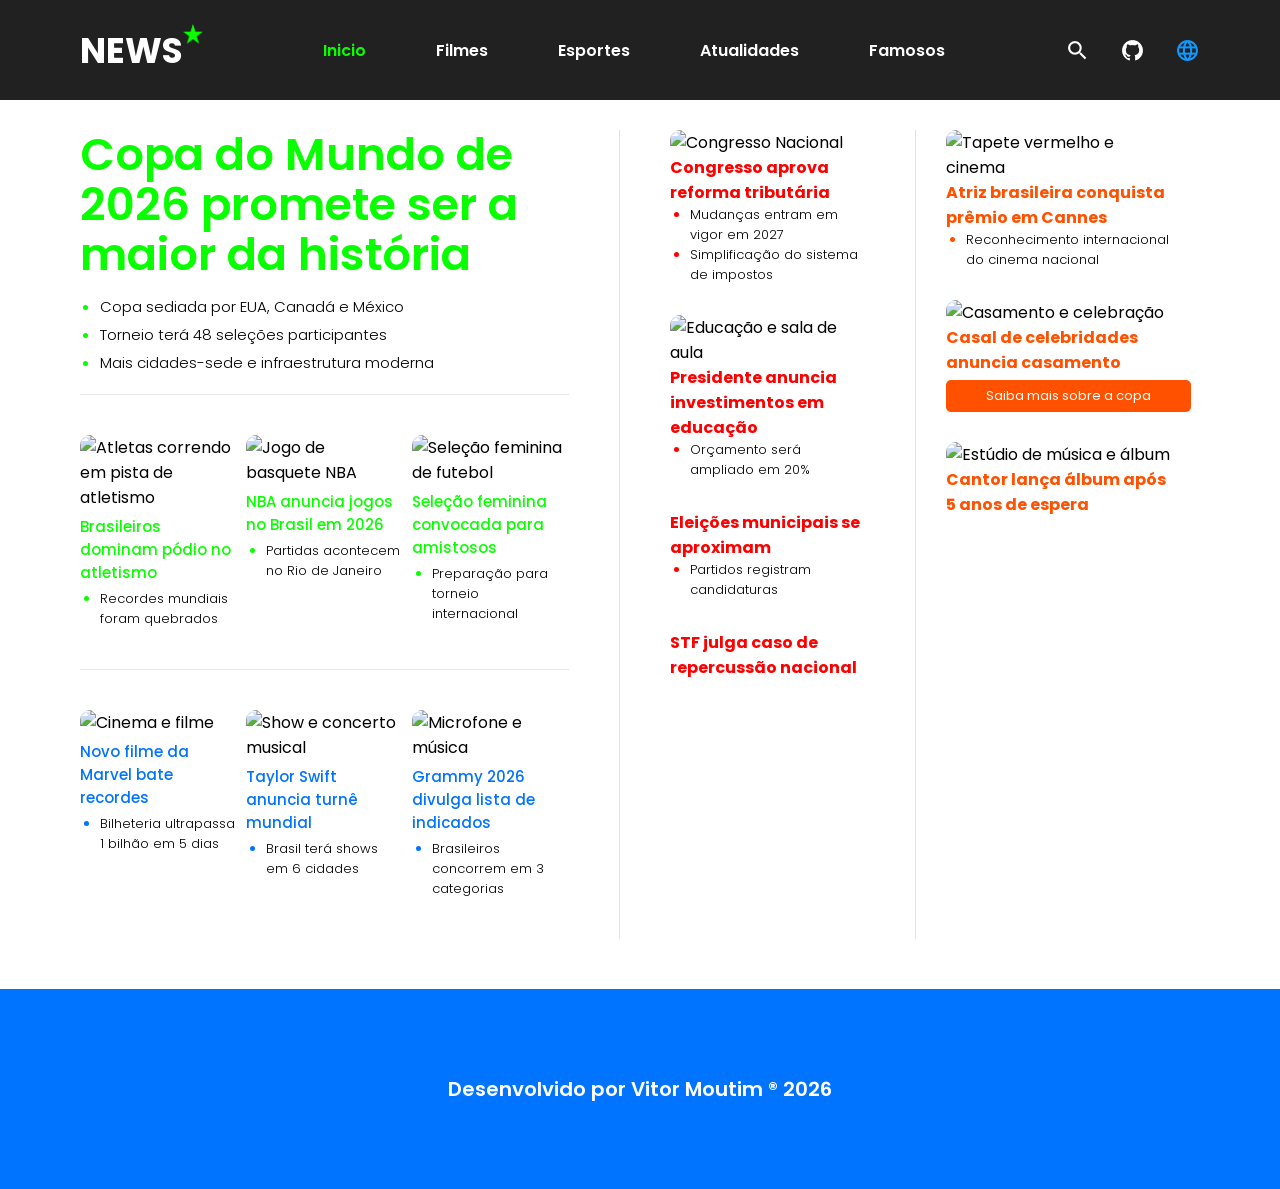
==== index.html @ e696f649 "atualiza logo" ====
<!DOCTYPE html>
<html lang="en">

<head>
  <meta charset="UTF-8">
  <meta name="viewport" content="width=device-width, initial-scale=1.0">
  <link rel="stylesheet" href="style.css">
  <title>Site De Noticías</title>
</head>

<body>
  <header>
    <div class="logo">
      <h1>NEWS</h1>
      <img src="./imagens/star.png" alt="Desenho de uma estrela na cor verde.">
    </div>

    <nav>
      <a href="">Inicio</a>
      <a href="">Filmes</a>
      <a href="">Esportes</a>
      <a href="">Atualidades</a>
      <a href="">Famosos</a>
    </nav>

    <div class="icones-header">
      <img src="./imagens/lupa.png" alt="Icone de uma lupa">
      <img src="./imagens/github.png" alt="Icone da logo do GitHub">
      <img src="./imagens/globo.png" alt="Icone de um globo azul">
    </div>
  </header>

  <main>
    <section>
      <article class="noticia-principal">
        <h2 class="cor-verde">Copa do Mundo de 2026 promete ser a maior da história</h2>
        <ul>
          <li>Copa sediada por EUA, Canadá e México</li>
          <li>Torneio terá 48 seleções participantes</li>
          <li>Mais cidades-sede e infraestrutura moderna</li>
        </ul>
      </article>

      <div id="primeira-secao-noticias">
        <article class="noticia-grupo">
          <img src="https://images.unsplash.com/photo-1461896836934-ffe607ba8211?w=800" alt="Atletas correndo em pista de atletismo">
          <h3 class="cor-verde">Brasileiros dominam pódio no atletismo</h3>
          <ul>
            <li>Recordes mundiais foram quebrados</li>
          </ul>
        </article>

        <article class="noticia-grupo">
          <img src="https://images.unsplash.com/photo-1546519638-68e109498ffc?w=800" alt="Jogo de basquete NBA">
          <h3 class="cor-verde">NBA anuncia jogos no Brasil em 2026</h3>
          <ul>
            <li>Partidas acontecem no Rio de Janeiro</li>
          </ul>
        </article>

        <article class="noticia-grupo">
          <img src="https://images.unsplash.com/photo-1574629810360-7efbbe195018?w=800" alt="Seleção feminina de futebol">
          <h3 class="cor-verde">Seleção feminina convocada para amistosos</h3>
          <ul>
            <li>Preparação para torneio internacional</li>
          </ul>
        </article>
      </div>

      <div id="segunda-secao-noticias">
        <article class="noticia-grupo">
          <img src="https://images.unsplash.com/photo-1478720568477-152d9b164e26?w=800" alt="Cinema e filme">
          <h3 class="cor-azul">Novo filme da Marvel bate recordes</h3>
          <ul>
            <li>Bilheteria ultrapassa 1 bilhão em 5 dias</li>
          </ul>
        </article>

        <article class="noticia-grupo">
          <img src="https://images.unsplash.com/photo-1470229722913-7c0e2dbbafd3?w=800" alt="Show e concerto musical">
          <h3 class="cor-azul">Taylor Swift anuncia turnê mundial</h3>
          <ul>
            <li>Brasil terá shows em 6 cidades</li>
          </ul>
        </article>

        <article class="noticia-grupo">
          <img src="https://images.unsplash.com/photo-1511379938547-c1f69419868d?w=800" alt="Microfone e música">
          <h3 class="cor-azul">Grammy 2026 divulga lista de indicados</h3>
          <ul>
            <li>Brasileiros concorrem em 3 categorias</li>
          </ul>
        </article>
      </div>
    </section>

    <section>
      <article class="noticia-grupo">
        <img src="https://images.unsplash.com/photo-1589829545856-d10d557cf95f?w=800" alt="Congresso Nacional">
        <h4 class="cor-vermelha">Congresso aprova reforma tributária</h4>
        <ul>
          <li>Mudanças entram em vigor em 2027</li>
          <li>Simplificação do sistema de impostos</li>
        </ul>
      </article>

      <article class="noticia-grupo">
        <img src="https://images.unsplash.com/photo-1503676260728-1c00da094a0b?w=800" alt="Educação e sala de aula">
        <h4 class="cor-vermelha">Presidente anuncia investimentos em educação</h4>
        <ul>
          <li>Orçamento será ampliado em 20%</li>
        </ul>
      </article>

      <article class="noticia-grupo">
        <h4 class="cor-vermelha">Eleições municipais se aproximam</h4>
        <ul>
          <li>Partidos registram candidaturas</li>
        </ul>
      </article>

      <article class="noticia-grupo">
        <h4 class="cor-vermelha">STF julga caso de repercussão nacional</h4>
      </article>
    </section>

    <section>
      <article class="noticia-grupo">
        <img src="https://images.unsplash.com/photo-1485846234645-a62644f84728?w=800" alt="Tapete vermelho e cinema">
        <h4 class="cor-laranja">Atriz brasileira conquista prêmio em Cannes</h4>
        <ul>
          <li>Reconhecimento internacional do cinema nacional</li>
        </ul>
      </article>

      <article class="noticia-grupo">
        <img src="https://images.unsplash.com/photo-1519741497674-611481863552?w=800" alt="Casamento e celebração">
        <h4 class="cor-laranja">Casal de celebridades anuncia casamento</h4>
        <button id="botao-saiba-mais">Saiba mais sobre a copa</button>
      </article>

      <article class="noticia-grupo">
        <img src="https://images.unsplash.com/photo-1493225457124-a3eb161ffa5f?w=800" alt="Estúdio de música e álbum">
        <h4 class="cor-laranja">Cantor lança álbum após 5 anos de espera</h4>
      </article>
    </section>
  </main>

  <footer>
    <p>Desenvolvido por Vitor Moutim ® 2026</p>
  </footer>
</body>

</html>
---- style.css ----
@import url('https://fonts.googleapis.com/css2?family=Poppins:ital,wght@0,100;0,200;0,300;0,400;0,500;0,600;0,700;0,800;0,900;1,100;1,200;1,300;1,400;1,500;1,600;1,700;1,800;1,900&display=swap');

* {
  padding: 0;
  margin: 0;
  font-family: "Poppins", sans-serif;
}

/* Estilos para o Header */
header {
  background-color: #212121;
  color: white;
  display: flex;
  height: 100px;
  justify-content: space-between;
  align-items: center;
  padding-left: 80px;
  padding-right: 80px;
}

.logo {
  display: flex;
}

.logo img {
  width: 20px;
  height: 20px;
}

.logo h1 {
  font-size: 35px;
}

header nav {
  display: flex;
  gap: 70px;
}

header nav a {
  font-size: 16px;
  font-weight: 600;
  color: white;
  text-decoration: none;
  transition: 0.5s;
}

header nav a:first-child {
  color: #09FF00;
}

header nav a:hover {
  color: #09FF00;
}

.icones-header {
  display: flex;
  gap: 30px;
}
/* Fim dos estilos para o header */

main {
  padding-top: 30px;
  padding-left: 80px;
  padding-right: 80px;
  display: flex;
}

.cor-verde {
  color: #09FF00;
}

.cor-azul {
  color: #0073FF;
}

.cor-vermelha {
  color: #FF0000;
}

.cor-laranja {
  color: #FF5100;
}

#botao-saiba-mais {
  font-size: 13px;
  white-space: nowrap;
  background-color: #FF5100;
  color: white;
  border: none;
  padding-left: 40px;
  padding-right: 40px;
  padding-top: 6px;
  padding-bottom: 6px;
  border-radius: 5px;
  margin-top: 5px;
}

/* Estilos para a PRIMEIRA section */
.noticia-principal h2 {
  font-size: 45px;
  line-height: 50px;
  font-weight: 600;
}

.noticia-principal ul {
  padding-left: 20px;
  margin-top: 15px;
  margin-bottom: 15px;
}

.noticia-principal ul li {
  font-size: 15px;
  font-weight: 300;
  padding-bottom: 5px;
}

.noticia-principal ul li::marker {
  color: #09FF00;
}

main section:first-child {
  width: 50%;
  padding-right: 50px;
  border-right: 1px solid rgba(0, 0, 0, 0.1);
}

main section:nth-child(2) {
  width: 20%;
  padding: 0 50px;
  border-right: 1px solid rgba(0, 0, 0, 0.1);
}

main section:nth-child(3) {
  width: 20%;
  padding: 0 30px;
}

.noticia-grupo {
  width: 32%;
}

.noticia-grupo img {
  width: 100%;
  border-radius: 10px;
}

.noticia-grupo h3 {
  font-size: 15px;
  font-weight: 500;
  margin: 5px 0px;
}

.noticia-grupo ul {
  padding-left: 20px;
  font-size: 13px;
  font-weight: 300;
}

.noticia-grupo ul li::marker {
  color: #09FF00;
}

#primeira-secao-noticias {
  display: flex;
  justify-content: space-between;
  border-top: 1px solid rgba(0, 0, 0, 0.1);
  border-bottom: 1px solid rgba(0, 0, 0, 0.1);
  padding: 40px 0px;
}

#segunda-secao-noticias {
  display: flex;
  justify-content: space-between;
  padding: 40px 0px;
}

#segunda-secao-noticias article ul li::marker {
  color: #0073FF;
}
/* FIM Estilos para a PRIMEIRA section */

/* Estilos para a SEGUNDA secao */
main section:nth-child(2) article {
  width: 100%;
  margin-bottom: 30px;
}

main section:nth-child(2) article ul li::marker {
  color: #FF0000;
}
/* FIM Estilos para a SEGUNDA secao */

/* Estilos para a TERCEIRA secao */
main section:nth-child(3) article {
  width: 100%;
  margin-bottom: 30px;
}

main section:nth-child(3) article ul li::marker {
  color: #FF5100;
}
/* FIM Estilos para a TERCEIRA secao */

footer {
  background-color: #0073FF;
  height: 200px;
  display: flex;
  justify-content: center;
  align-items: center;
  font-size: 20px;
  color: white;
  font-weight: 600;
  margin-top: 50px;
}
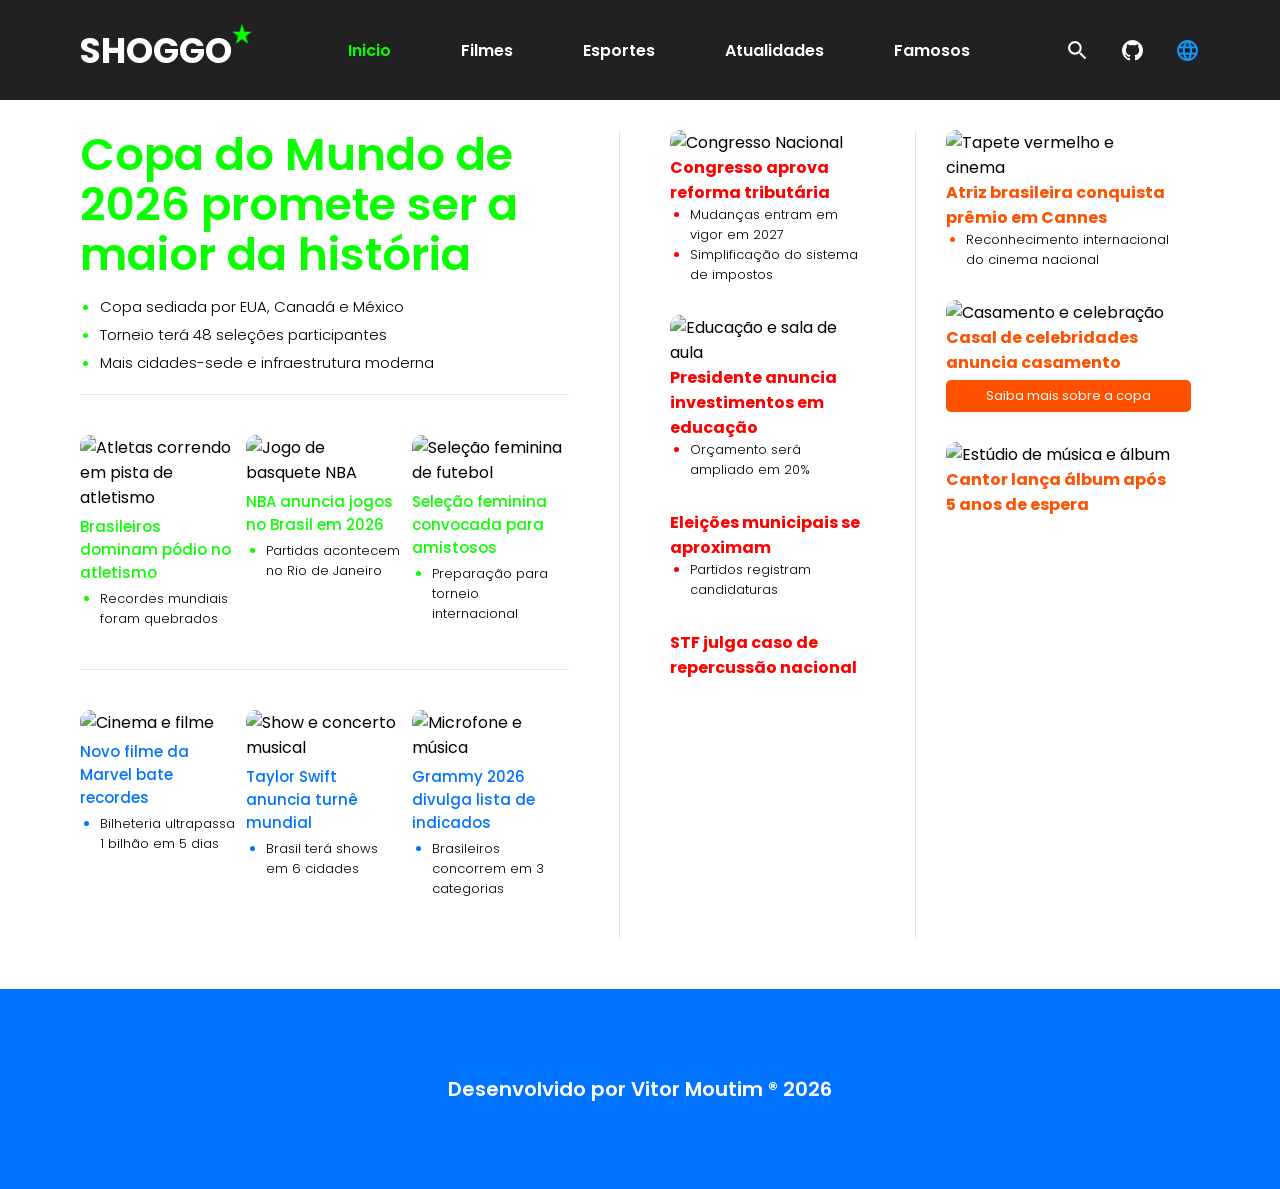
==== commit bb5b35ae: "shoggo" ====
--- a/index.html
+++ b/index.html
@@ -5,19 +5,20 @@
   <meta charset="UTF-8">
   <meta name="viewport" content="width=device-width, initial-scale=1.0">
   <link rel="stylesheet" href="style.css">
+  <link rel="shortcut icon" href="./imagens/star.png" type="image/x-icon">
   <title>Site De Noticías</title>
 </head>
 
 <body>
   <header>
     <div class="logo">
-      <h1>NEWS</h1>
+      <h1>SHOGGO</h1>
       <img src="./imagens/star.png" alt="Desenho de uma estrela na cor verde.">
     </div>
 
     <nav>
       <a href="">Inicio</a>
-      <a href="">Filmes</a>
+      <a href="./filmes.html">Filmes</a>
       <a href="">Esportes</a>
       <a href="">Atualidades</a>
       <a href="">Famosos</a>
--- a/style.css
+++ b/style.css
@@ -211,4 +211,69 @@
   color: white;
   font-weight: 600;
   margin-top: 50px;
+}
+
+/* Responsividade */
+@media (max-width: 1100px) {
+  main {
+    flex-direction: column;
+  }
+
+  main section {
+    width: 100% !important;
+    padding: 0 10px !important;
+    border: none !important;
+  }
+
+  .noticia-grupo img {
+    height: 300px;
+    object-fit: cover;
+  }
+
+  main section h3, h4 {
+    font-size: 20px !important;
+  }
+
+  main section ul li {
+    font-size: 16px !important;
+  }
+}
+
+@media (max-width: 980px) {
+  header {
+    flex-direction: column;
+    padding: 20px;
+    gap: 15px;
+    height: 100%;
+  }
+
+  #primeira-secao-noticias, #segunda-secao-noticias {
+    flex-direction: column;
+    gap: 25px;
+  }
+
+  .noticia-grupo {
+    width: 100%;
+  }
+}
+
+@media (max-width: 660px) {
+  header nav a {
+    font-size: 13px;
+  }
+
+  header nav {
+    flex-wrap: wrap;
+    gap: 20px;
+    justify-content: center;
+  }
+
+  main {
+    padding-left: 20px;
+    padding-right: 20px;
+  }
+
+  .noticia-grupo img {
+    width: 95%;
+  }
 }
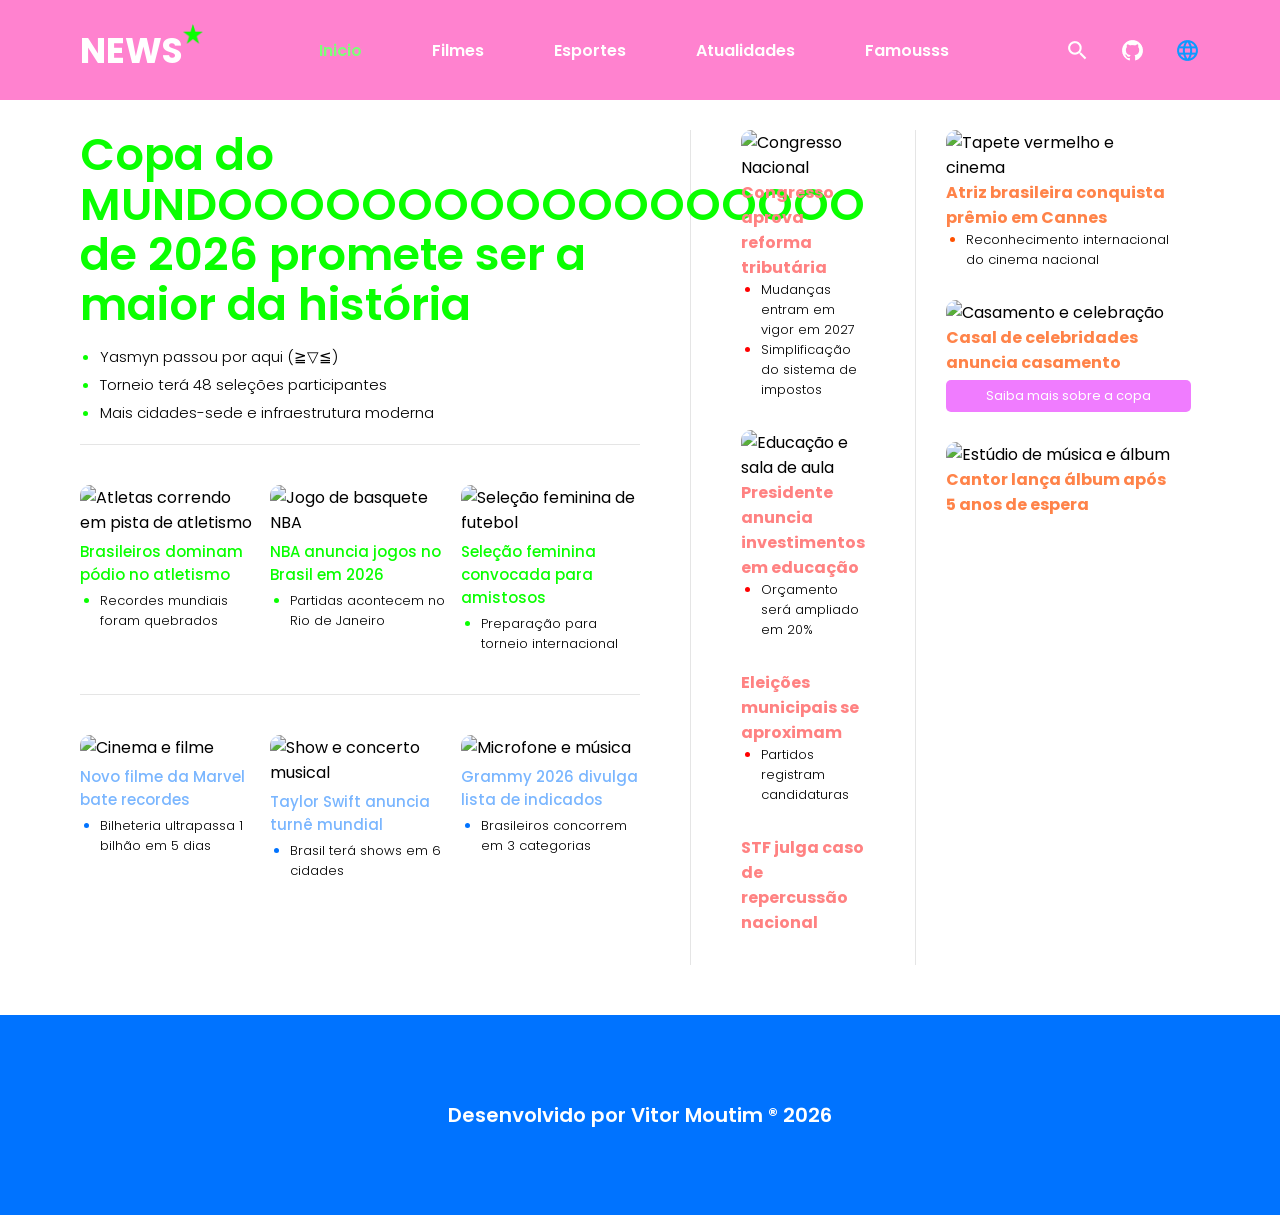
==== commit 73423937: "yasmynteste" ====
--- a/index.html
+++ b/index.html
@@ -12,7 +12,7 @@
 <body>
   <header>
     <div class="logo">
-      <h1>SHOGGO</h1>
+      <h1>NEWS</h1>
       <img src="./imagens/star.png" alt="Desenho de uma estrela na cor verde.">
     </div>
 
@@ -21,7 +21,7 @@
       <a href="./filmes.html">Filmes</a>
       <a href="">Esportes</a>
       <a href="">Atualidades</a>
-      <a href="">Famosos</a>
+      <a href="">Famousss</a>
     </nav>
 
     <div class="icones-header">
@@ -34,9 +34,9 @@
   <main>
     <section>
       <article class="noticia-principal">
-        <h2 class="cor-verde">Copa do Mundo de 2026 promete ser a maior da história</h2>
+        <h2 class="cor-verde">Copa do MUNDOOOOOOOOOOOOOOOOOO de 2026 promete ser a maior da história</h2>
         <ul>
-          <li>Copa sediada por EUA, Canadá e México</li>
+          <li>Yasmyn passou por aqui (≧▽≦)</li>
           <li>Torneio terá 48 seleções participantes</li>
           <li>Mais cidades-sede e infraestrutura moderna</li>
         </ul>
--- a/style.css
+++ b/style.css
@@ -8,7 +8,7 @@
 
 /* Estilos para o Header */
 header {
-  background-color: #212121;
+  background-color: #ff82cf;
   color: white;
   display: flex;
   height: 100px;
@@ -45,11 +45,11 @@
 }
 
 header nav a:first-child {
-  color: #09FF00;
+  color: rgb(125, 255, 120);
 }
 
 header nav a:hover {
-  color: #09FF00;
+  color: #49dbff;
 }
 
 .icones-header {
@@ -70,21 +70,21 @@
 }
 
 .cor-azul {
-  color: #0073FF;
+  color: #7ab6ff;
 }
 
 .cor-vermelha {
-  color: #FF0000;
+  color: #ff8282;
 }
 
 .cor-laranja {
-  color: #FF5100;
+  color: #ff8349;
 }
 
 #botao-saiba-mais {
   font-size: 13px;
   white-space: nowrap;
-  background-color: #FF5100;
+  background-color: #f07cff;
   color: white;
   border: none;
   padding-left: 40px;
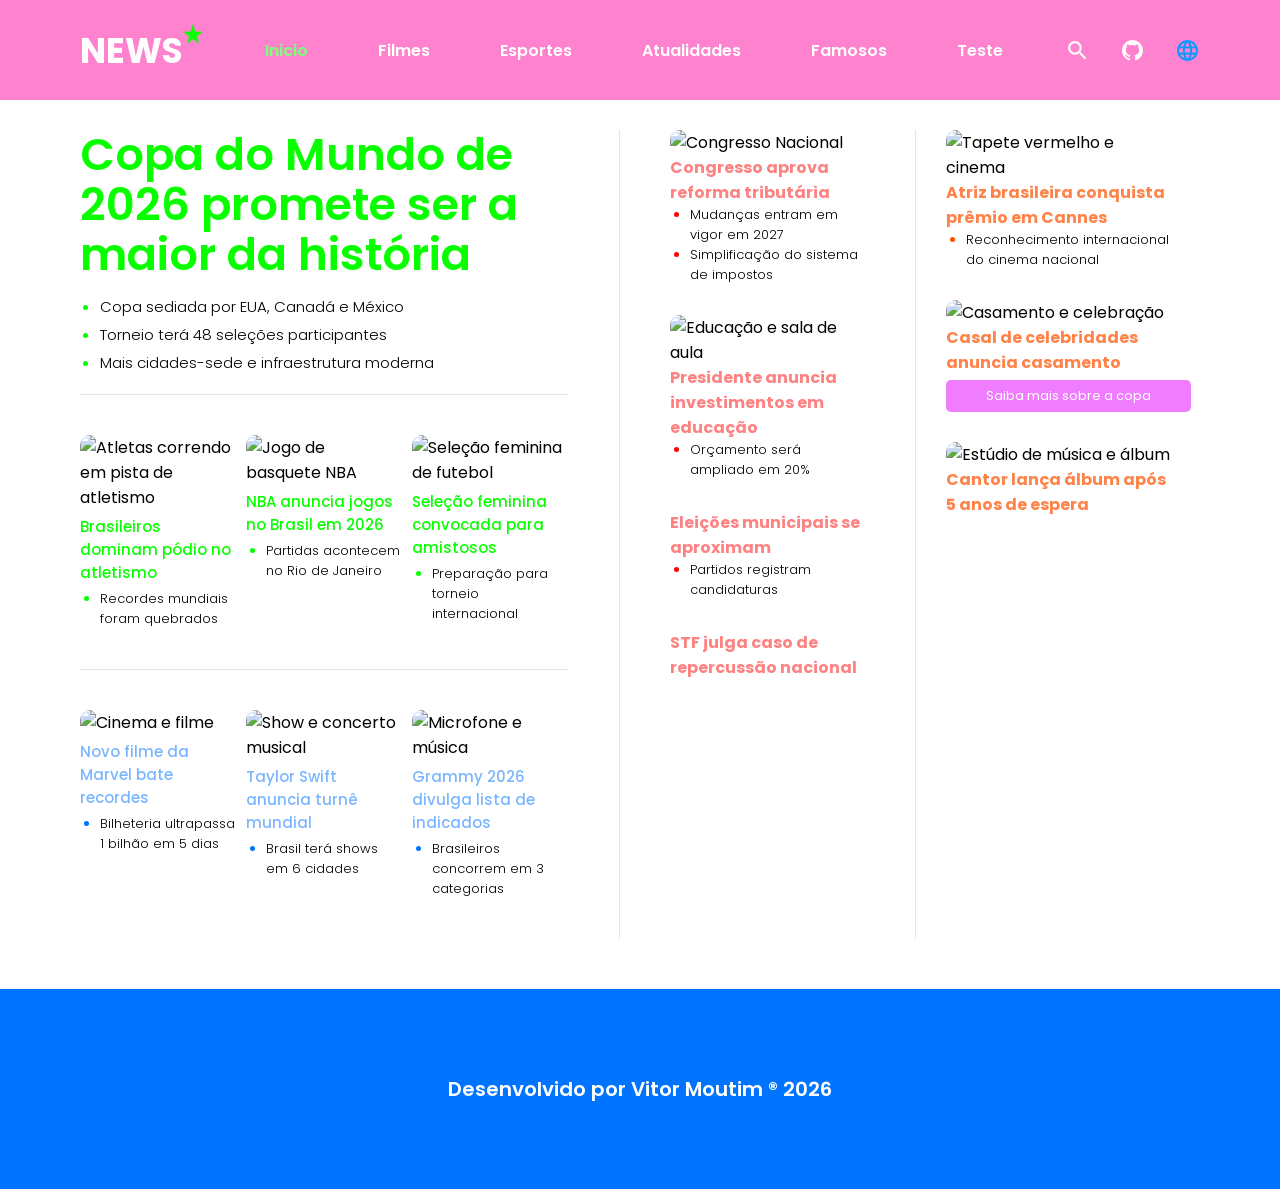
==== commit 01e3e14c: "Teste Kawan" ====
--- a/index.html
+++ b/index.html
@@ -21,7 +21,8 @@
       <a href="./filmes.html">Filmes</a>
       <a href="">Esportes</a>
       <a href="">Atualidades</a>
-      <a href="">Famousss</a>
+      <a href="">Famosos</a>
+      <a href="./teste.html">Teste</a>
     </nav>
 
     <div class="icones-header">
@@ -34,9 +35,9 @@
   <main>
     <section>
       <article class="noticia-principal">
-        <h2 class="cor-verde">Copa do MUNDOOOOOOOOOOOOOOOOOO de 2026 promete ser a maior da história</h2>
+        <h2 class="cor-verde">Copa do Mundo de 2026 promete ser a maior da história</h2>
         <ul>
-          <li>Yasmyn passou por aqui (≧▽≦)</li>
+          <li>Copa sediada por EUA, Canadá e México</li>
           <li>Torneio terá 48 seleções participantes</li>
           <li>Mais cidades-sede e infraestrutura moderna</li>
         </ul>
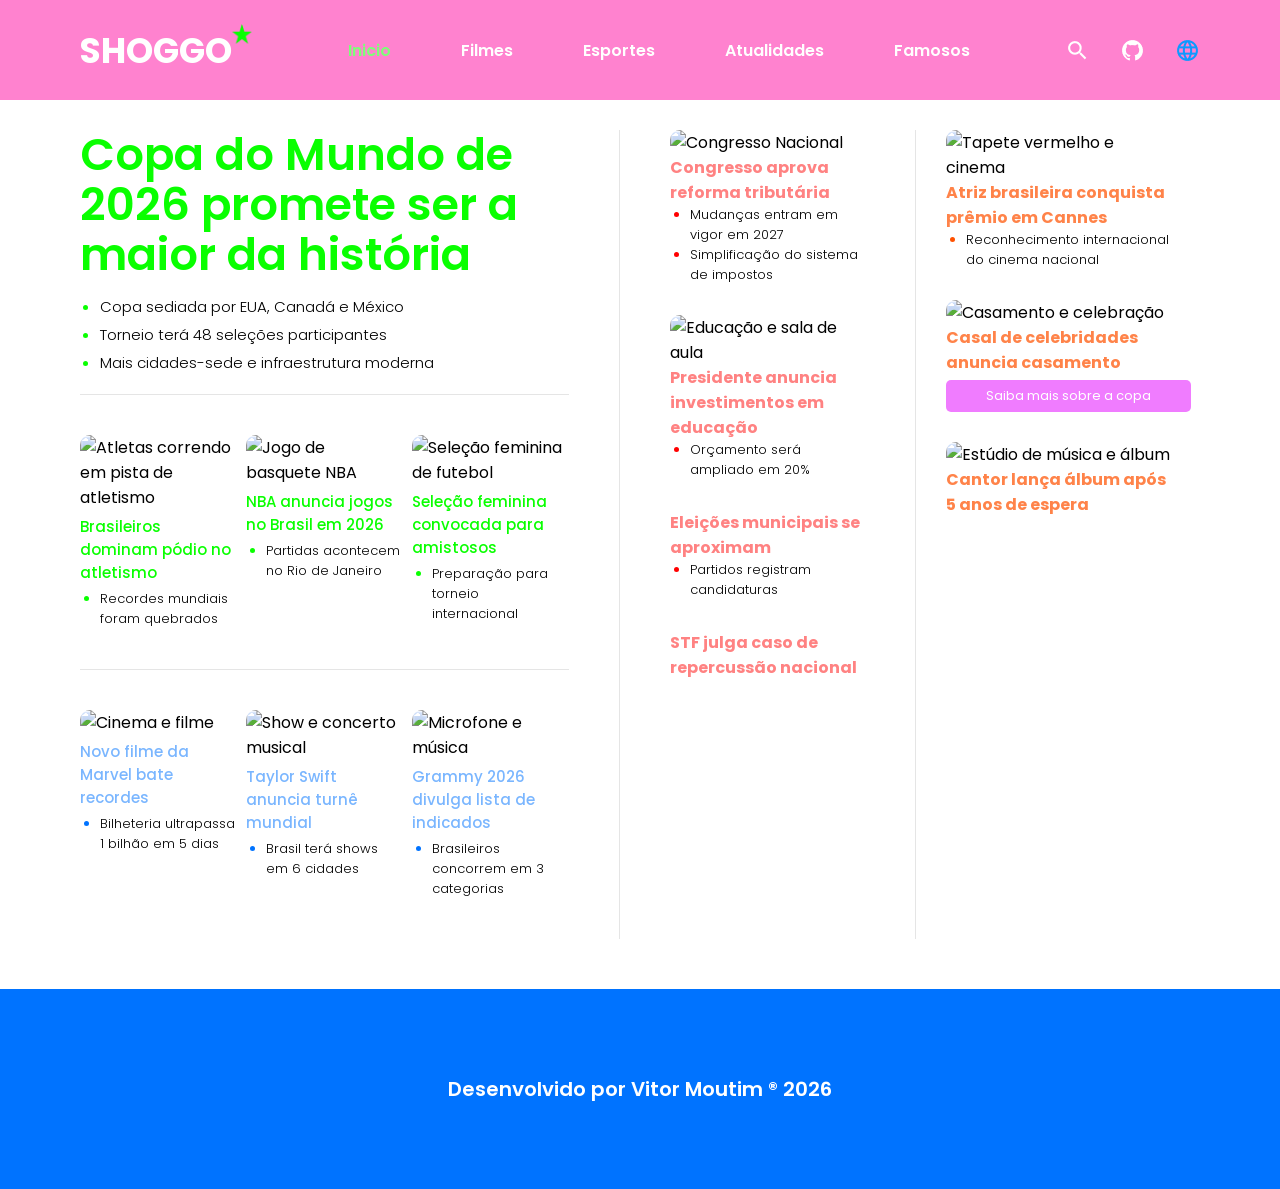
==== commit 27e122f5: "Merge pull request #2 from moutim/gustavoAlteracoes AlteraçõesDoShoggo" ====
--- a/index.html
+++ b/index.html
@@ -12,7 +12,7 @@
 <body>
   <header>
     <div class="logo">
-      <h1>NEWS</h1>
+      <h1>SHOGGO</h1>
       <img src="./imagens/star.png" alt="Desenho de uma estrela na cor verde.">
     </div>
 
@@ -22,7 +22,6 @@
       <a href="">Esportes</a>
       <a href="">Atualidades</a>
       <a href="">Famosos</a>
-      <a href="./teste.html">Teste</a>
     </nav>
 
     <div class="icones-header">
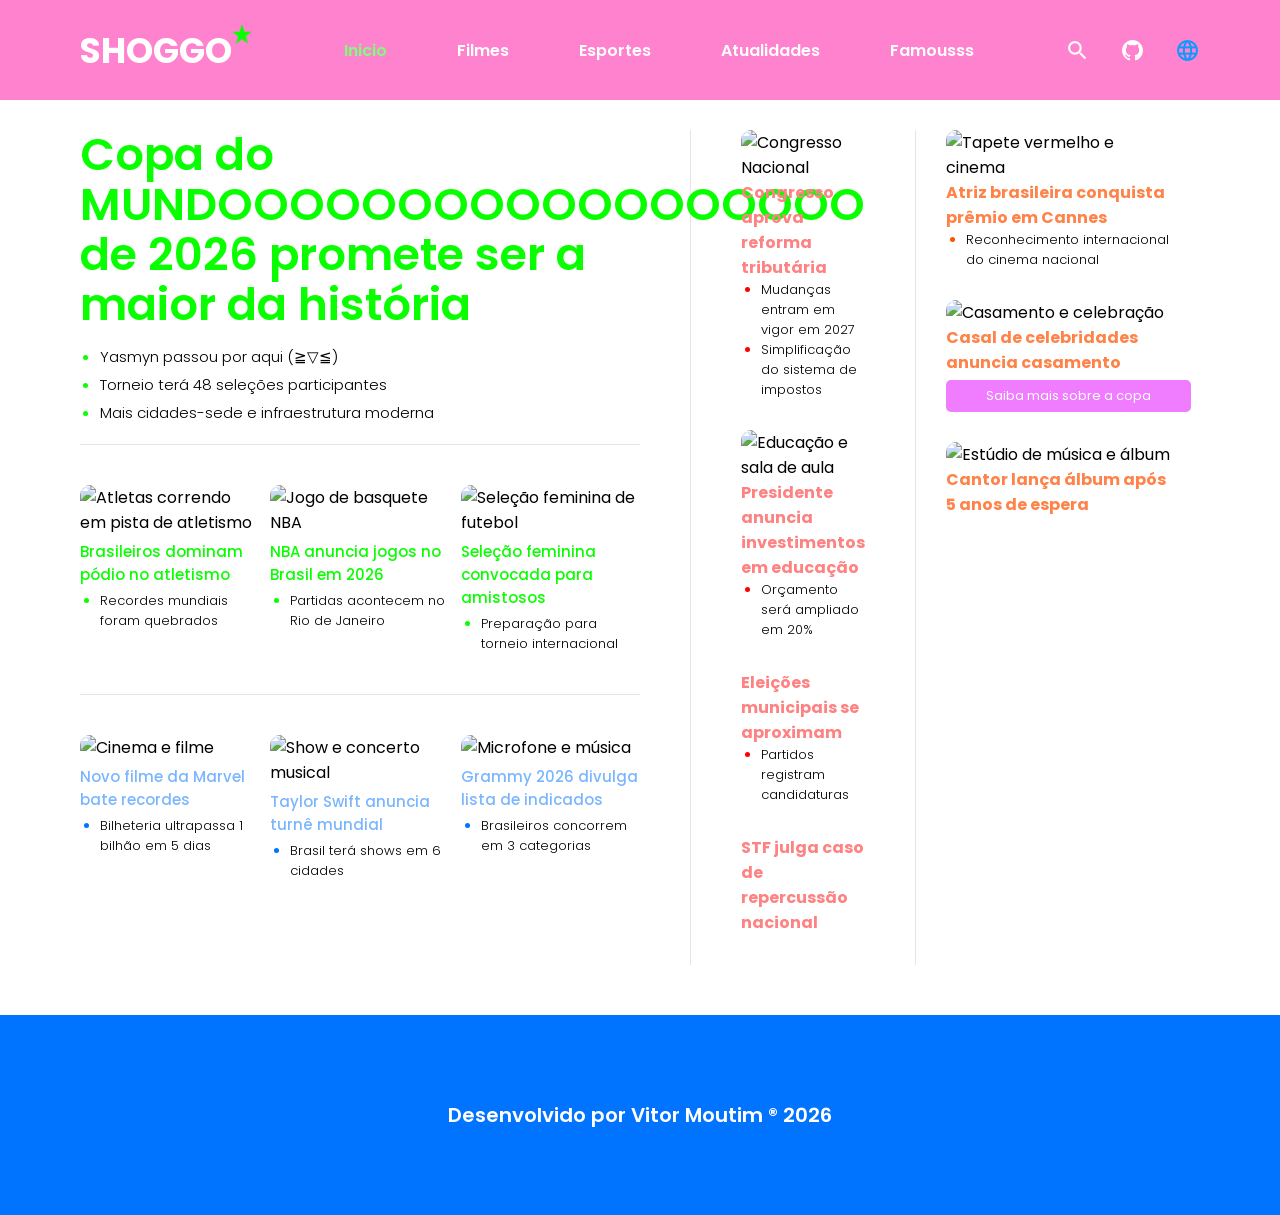
==== commit 708c2ce6: "Merge pull request #3 from moutim/yasmynbranch yasmynteste" ====
--- a/index.html
+++ b/index.html
@@ -21,7 +21,7 @@
       <a href="./filmes.html">Filmes</a>
       <a href="">Esportes</a>
       <a href="">Atualidades</a>
-      <a href="">Famosos</a>
+      <a href="">Famousss</a>
     </nav>
 
     <div class="icones-header">
@@ -34,9 +34,9 @@
   <main>
     <section>
       <article class="noticia-principal">
-        <h2 class="cor-verde">Copa do Mundo de 2026 promete ser a maior da história</h2>
+        <h2 class="cor-verde">Copa do MUNDOOOOOOOOOOOOOOOOOO de 2026 promete ser a maior da história</h2>
         <ul>
-          <li>Copa sediada por EUA, Canadá e México</li>
+          <li>Yasmyn passou por aqui (≧▽≦)</li>
           <li>Torneio terá 48 seleções participantes</li>
           <li>Mais cidades-sede e infraestrutura moderna</li>
         </ul>
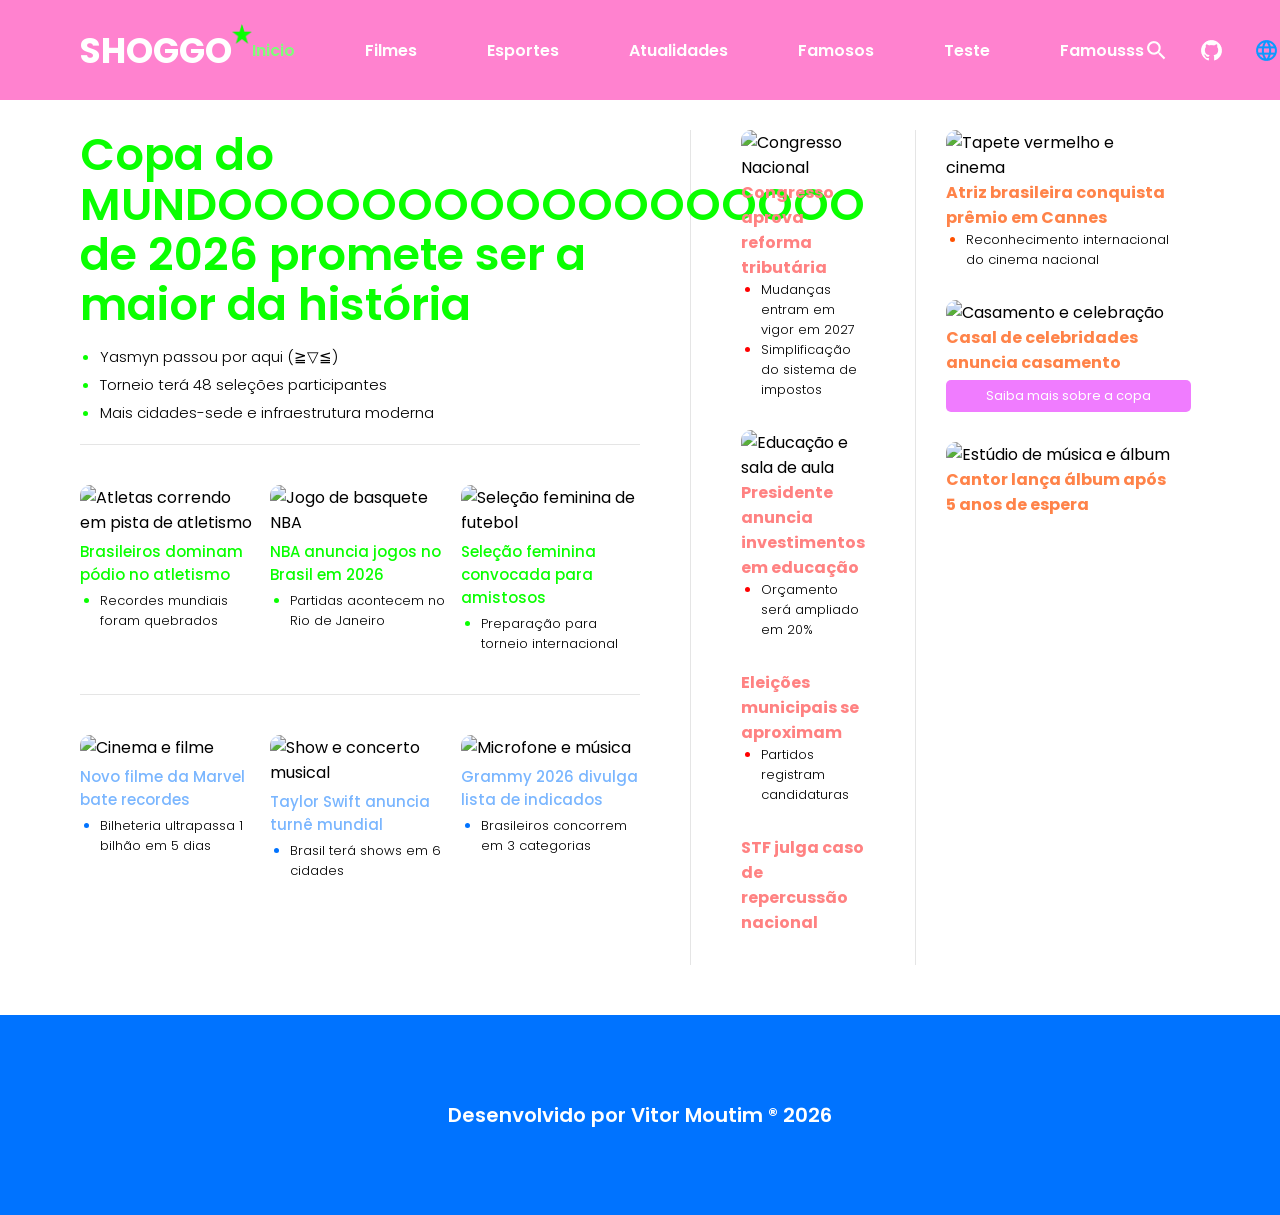
==== commit 78dbc129: "Merge branch 'main' into alteração-kawan" ====
--- a/index.html
+++ b/index.html
@@ -21,6 +21,8 @@
       <a href="./filmes.html">Filmes</a>
       <a href="">Esportes</a>
       <a href="">Atualidades</a>
+      <a href="">Famosos</a>
+      <a href="./teste.html">Teste</a>
       <a href="">Famousss</a>
     </nav>
 
